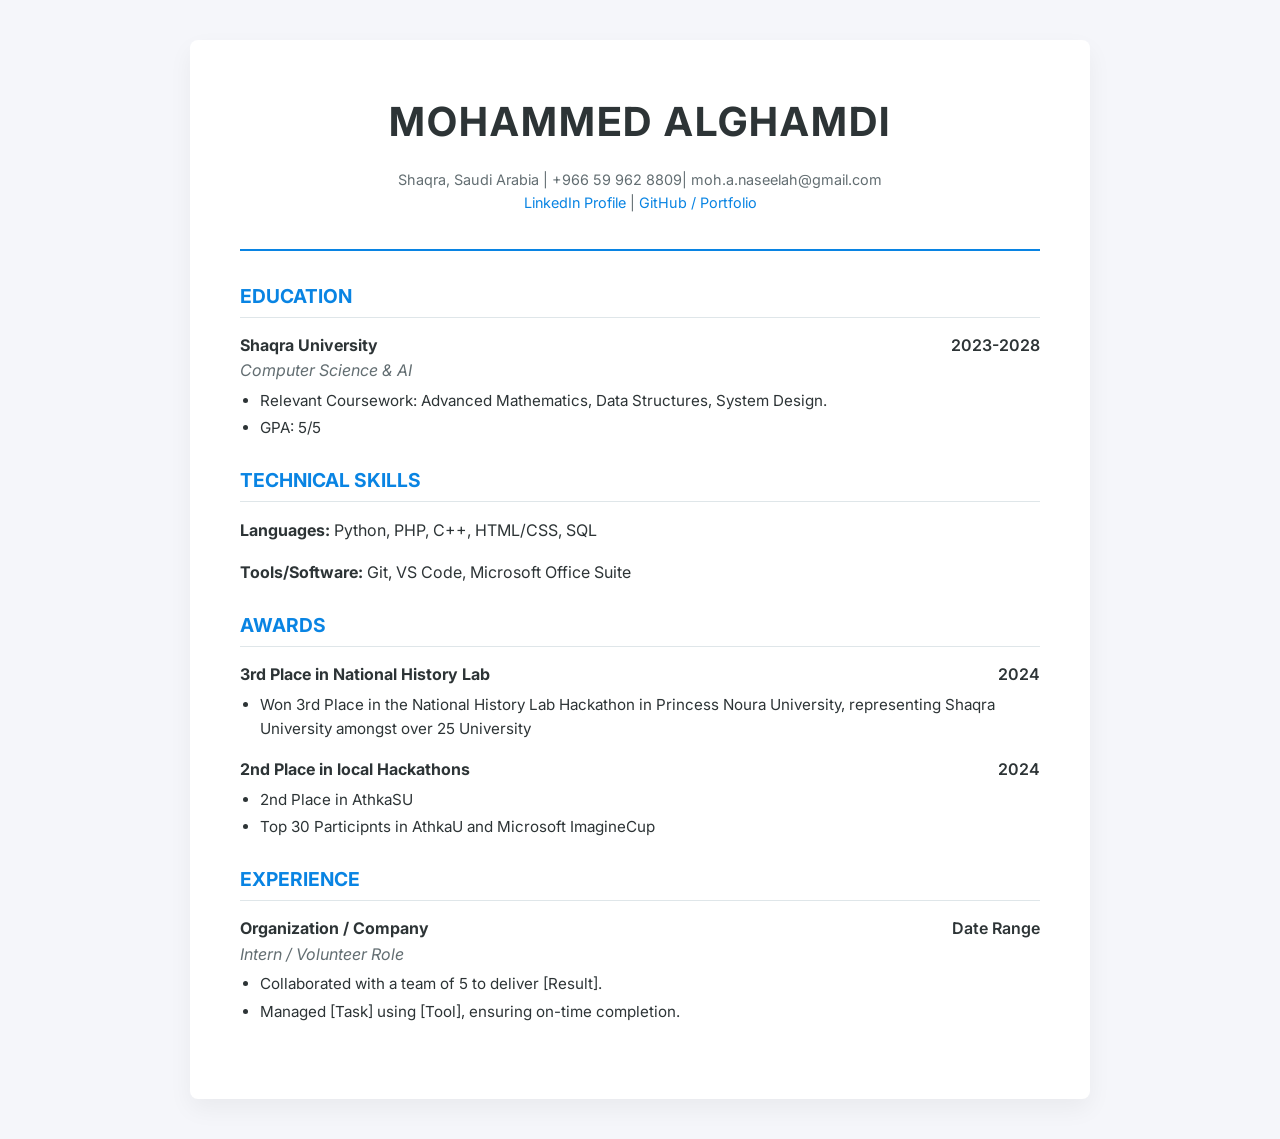
==== index.html @ 04809cde "Update index.html" ====
<!DOCTYPE html>
<html lang="en">
<head>
    <meta charset="UTF-8">
    <meta name="viewport" content="width=device-width, initial-scale=1.0">
    <title>Mohammed's CV</title>
    <link rel="stylesheet" href="style.css">
    <link href="https://fonts.googleapis.com/css2?family=Inter:wght@300;400;600&display=swap" rel="stylesheet">
</head>
<body>
    <div class="cv-container">
        <!-- Header Section -->
        <header>
            <h1>Mohammed Alghamdi</h1>
            <p class="contact-info">
                Shaqra, Saudi Arabia | +966 59 962 8809| moh.a.naseelah@gmail.com <br>
                <a href="https://www.linkedin.com/in/mohammed-alghamdi-34a16b299/">LinkedIn Profile</a> | <a href="https://github.com/mohght">GitHub / Portfolio</a>
            </p>
        </header>

        <!-- Education (Prioritized for New Grads) -->
        <section>
            <h2>Education</h2>
            <div class="entry">
                <div class="entry-header">
                    <strong>Shaqra University</strong>
                    <span>2023-2028</span>
                </div>
                <div class="entry-sub">Computer Science & AI</div>
                <ul>
                    <li>Relevant Coursework: Advanced Mathematics, Data Structures, System Design.</li>
                    <li>GPA: 5/5</li>
                </ul>
            </div>
        </section>

        <!-- Technical Skills -->
        <section>
            <h2>Technical Skills</h2>
            <p><strong>Languages:</strong> Python, PHP, C++, HTML/CSS, SQL</p>
            <p><strong>Tools/Software:</strong> Git, VS Code, Microsoft Office Suite</p>
        </section>

        <!-- Key Projects -->
        <section>
            <h2>Awards</h2>
            <div class="entry">
                <div class="entry-header">
                    <strong>3rd Place in National History Lab</strong>
                    <span>2024</span>
                </div>
                <ul>
                    <li>Won 3rd Place in the National History Lab Hackathon in Princess Noura University, 
                        representing Shaqra University amongst over 25 University</li>
                </ul>
            </div>
            <div class="entry">
                <div class="entry-header">
                    <strong>2nd Place in local Hackathons</strong>
                    <span>2024</span>
                </div>
                <ul>
                    <li>2nd Place in AthkaSU</li>
                    <li>Top 30 Participnts in AthkaU and Microsoft ImagineCup</li>
                </ul>
            </div>
        </section>

        <!-- Experience (Internships/Volunteering) -->
        <section>
            <h2>Experience</h2>
            <div class="entry">
                <div class="entry-header">
                    <strong>Organization / Company</strong>
                    <span>Date Range</span>
                </div>
                <div class="entry-sub">Intern / Volunteer Role</div>
                <ul>
                    <li>Collaborated with a team of 5 to deliver [Result].</li>
                    <li>Managed [Task] using [Tool], ensuring on-time completion.</li>
                </ul>
            </div>
        </section>
    </div>
</body>
</html>
---- style.css ----
:root {
    --primary-color: #2d3436;
    --accent-color: #0984e3;
    --text-muted: #636e72;
    --border-color: #dfe6e9;
}

body {
    font-family: 'Inter', sans-serif;
    background-color: #f5f6fa;
    color: var(--primary-color);
    line-height: 1.6;
    margin: 0;
    padding: 40px 20px;
}

.cv-container {
    max-width: 800px;
    margin: 0 auto;
    background: #fff;
    padding: 50px;
    box-shadow: 0 10px 25px rgba(0,0,0,0.05);
    border-radius: 8px;
}

header {
    text-align: center;
    border-bottom: 2px solid var(--accent-color);
    padding-bottom: 20px;
    margin-bottom: 30px;
}

header h1 {
    margin: 0;
    font-size: 2.5rem;
    letter-spacing: 2px;
    text-transform: uppercase;
}

.contact-info {
    color: var(--text-muted);
    font-size: 0.9rem;
}

.contact-info a {
    color: var(--accent-color);
    text-decoration: none;
}

section {
    margin-bottom: 25px;
}

h2 {
    font-size: 1.2rem;
    color: var(--accent-color);
    text-transform: uppercase;
    border-bottom: 1px solid var(--border-color);
    padding-bottom: 5px;
    margin-bottom: 15px;
}

.entry {
    margin-bottom: 15px;
}

.entry-header {
    display: flex;
    justify-content: space-between;
    font-weight: 600;
}

.entry-sub {
    font-style: italic;
    color: var(--text-muted);
    margin-bottom: 5px;
}

ul {
    margin-top: 5px;
    padding-left: 20px;
}

ul li {
    font-size: 0.95rem;
    margin-bottom: 3px;
}

@media print {
    body { background: none; padding: 0; }
    .cv-container { box-shadow: none; border: none; width: 100%; max-width: 100%; }
}
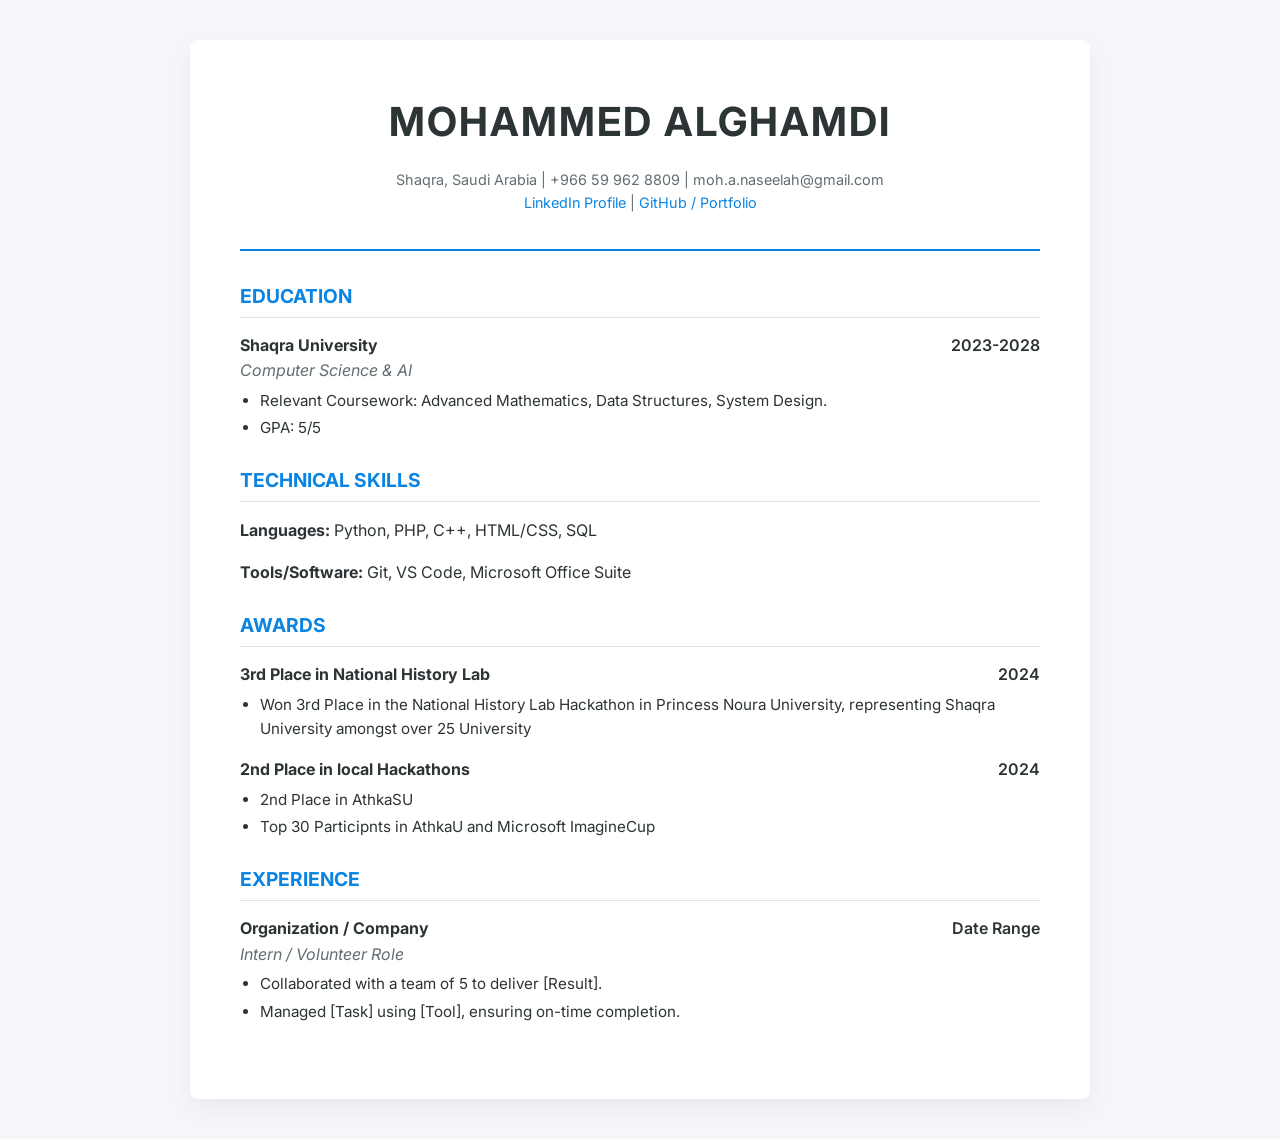
==== commit 61aa1128: "Update index.html" ====
--- a/index.html
+++ b/index.html
@@ -13,7 +13,7 @@
         <header>
             <h1>Mohammed Alghamdi</h1>
             <p class="contact-info">
-                Shaqra, Saudi Arabia | +966 59 962 8809| moh.a.naseelah@gmail.com <br>
+                Shaqra, Saudi Arabia | +966 59 962 8809 | moh.a.naseelah@gmail.com <br>
                 <a href="https://www.linkedin.com/in/mohammed-alghamdi-34a16b299/">LinkedIn Profile</a> | <a href="https://github.com/mohght">GitHub / Portfolio</a>
             </p>
         </header>
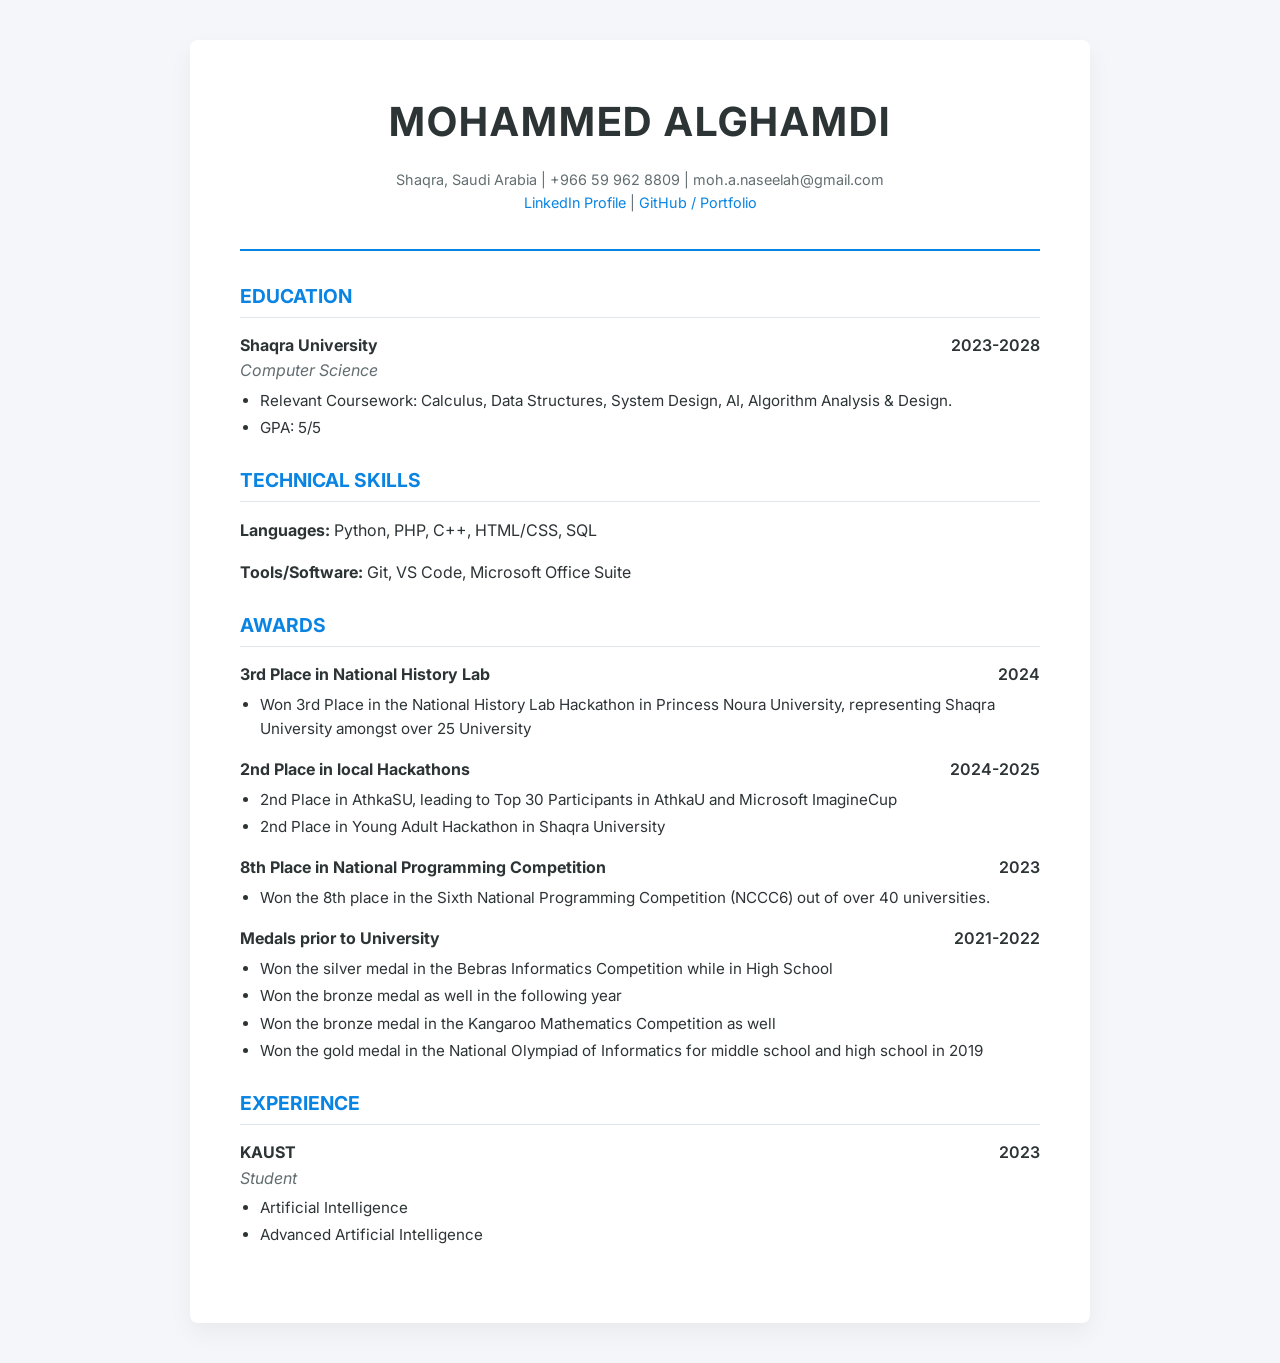
==== commit ad2fddb7: "Update index.html" ====
--- a/index.html
+++ b/index.html
@@ -26,9 +26,9 @@
                     <strong>Shaqra University</strong>
                     <span>2023-2028</span>
                 </div>
-                <div class="entry-sub">Computer Science & AI</div>
+                <div class="entry-sub">Computer Science</div>
                 <ul>
-                    <li>Relevant Coursework: Advanced Mathematics, Data Structures, System Design.</li>
+                    <li>Relevant Coursework: Calculus, Data Structures, System Design, AI, Algorithm Analysis & Design.</li>
                     <li>GPA: 5/5</li>
                 </ul>
             </div>
@@ -57,11 +57,32 @@
             <div class="entry">
                 <div class="entry-header">
                     <strong>2nd Place in local Hackathons</strong>
-                    <span>2024</span>
+                    <span>2024-2025</span>
                 </div>
                 <ul>
-                    <li>2nd Place in AthkaSU</li>
-                    <li>Top 30 Participnts in AthkaU and Microsoft ImagineCup</li>
+                    <li>2nd Place in AthkaSU, leading to Top 30 Participants in AthkaU and Microsoft ImagineCup</li>
+                    <li>2nd Place in Young Adult Hackathon in Shaqra University</li>
+                </ul>
+            </div>
+            <div class="entry">
+                <div class="entry-header">
+                    <strong>8th Place in National Programming Competition</strong>
+                    <span>2023</span>
+                </div>
+                <ul>
+                    <li>Won the 8th place in the Sixth National Programming Competition (NCCC6) out of over 40 universities.</li>
+                </ul>
+            </div>
+            <div class="entry">
+                <div class="entry-header">
+                    <strong>Medals prior to University</strong>
+                    <span>2021-2022</span>
+                </div>
+                <ul>
+                    <li>Won the silver medal in the Bebras Informatics Competition while in High School</li>
+                    <li>Won the bronze medal as well in the following year</li>
+                    <li>Won the bronze medal in the Kangaroo Mathematics Competition as well</li>
+                    <li>Won the gold medal in the National Olympiad of Informatics for middle school and high school in 2019</li>
                 </ul>
             </div>
         </section>
@@ -71,13 +92,13 @@
             <h2>Experience</h2>
             <div class="entry">
                 <div class="entry-header">
-                    <strong>Organization / Company</strong>
-                    <span>Date Range</span>
+                    <strong>KAUST</strong>
+                    <span>2023</span>
                 </div>
-                <div class="entry-sub">Intern / Volunteer Role</div>
+                <div class="entry-sub">Student</div>
                 <ul>
-                    <li>Collaborated with a team of 5 to deliver [Result].</li>
-                    <li>Managed [Task] using [Tool], ensuring on-time completion.</li>
+                    <li>Artificial Intelligence</li>
+                    <li>Advanced Artificial Intelligence</li>
                 </ul>
             </div>
         </section>
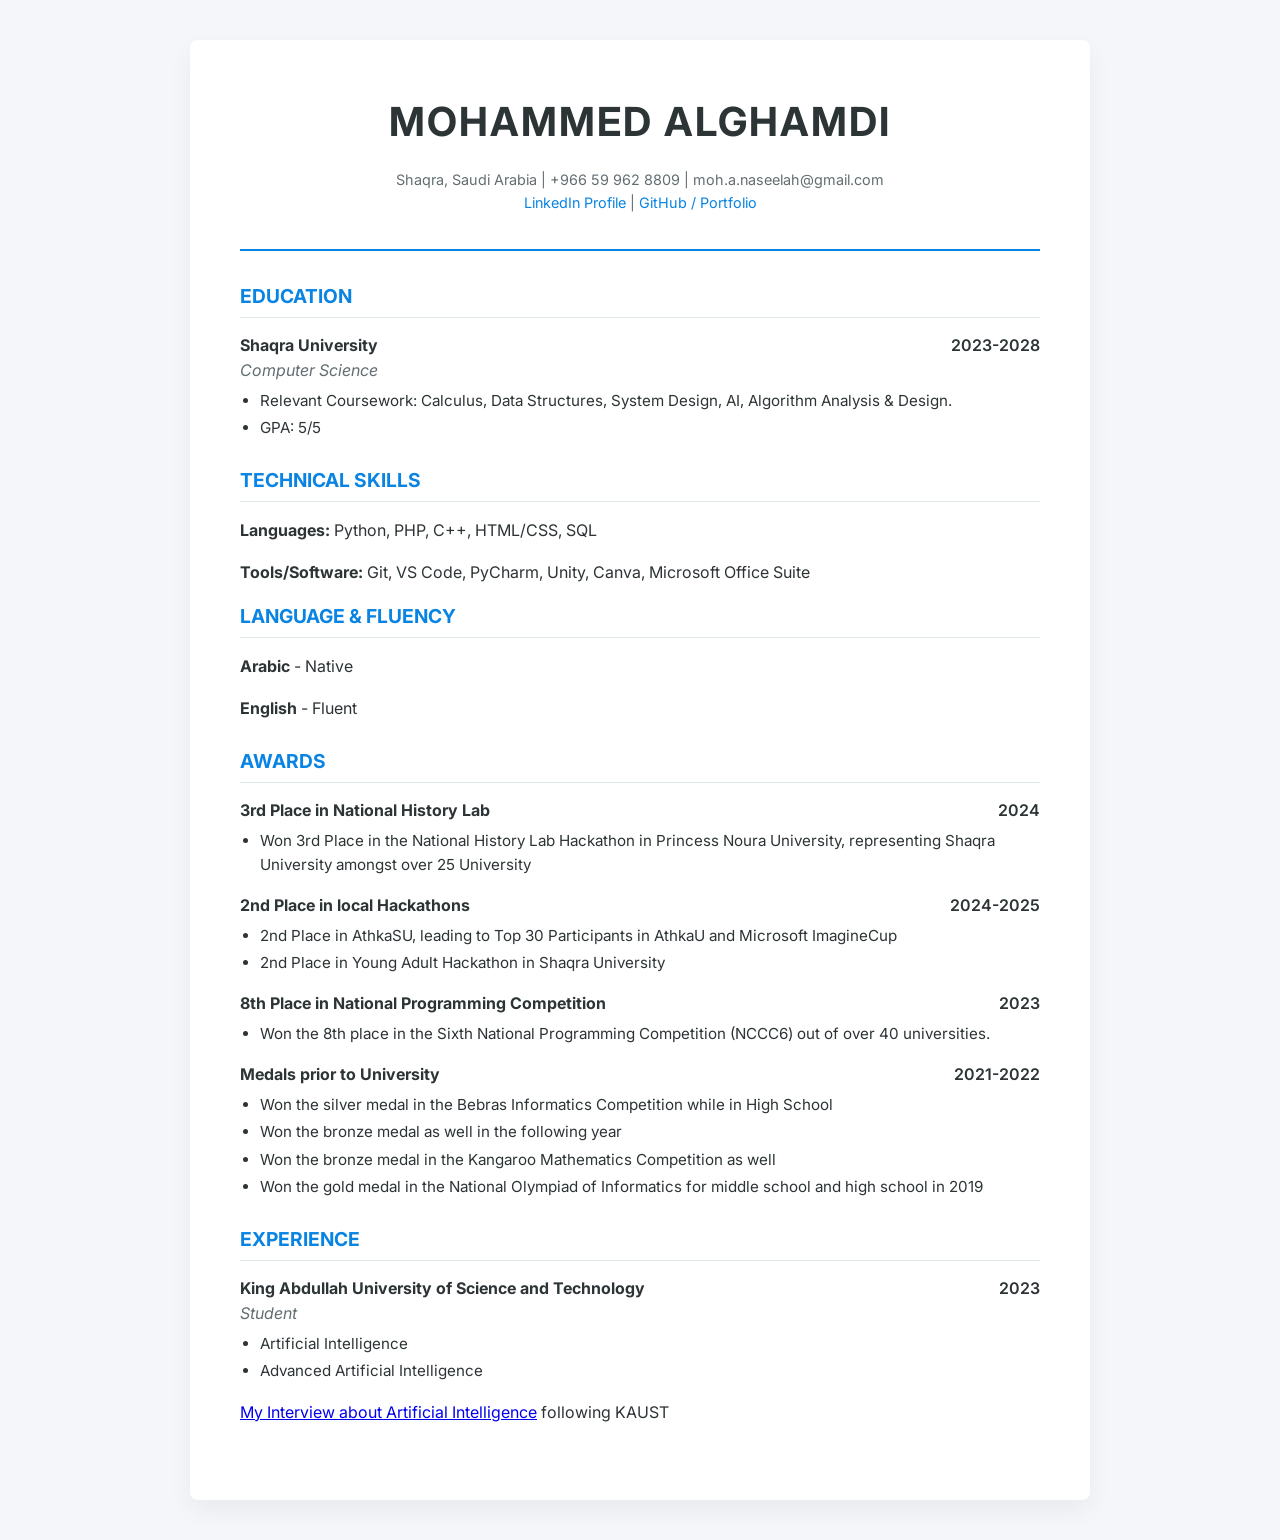
==== commit bfd785ab: "Update index.html" ====
--- a/index.html
+++ b/index.html
@@ -9,7 +9,6 @@
 </head>
 <body>
     <div class="cv-container">
-        <!-- Header Section -->
         <header>
             <h1>Mohammed Alghamdi</h1>
             <p class="contact-info">
@@ -18,7 +17,6 @@
             </p>
         </header>
 
-        <!-- Education (Prioritized for New Grads) -->
         <section>
             <h2>Education</h2>
             <div class="entry">
@@ -34,14 +32,16 @@
             </div>
         </section>
 
-        <!-- Technical Skills -->
         <section>
             <h2>Technical Skills</h2>
             <p><strong>Languages:</strong> Python, PHP, C++, HTML/CSS, SQL</p>
-            <p><strong>Tools/Software:</strong> Git, VS Code, Microsoft Office Suite</p>
+            <p><strong>Tools/Software:</strong> Git, VS Code, PyCharm, Unity, Canva, Microsoft Office Suite</p>
+
+            <h2>Language & Fluency</h2>
+            <p><strong>Arabic</strong> - Native</p>
+            <p><strong>English</strong> - Fluent</p>
         </section>
 
-        <!-- Key Projects -->
         <section>
             <h2>Awards</h2>
             <div class="entry">
@@ -87,12 +87,11 @@
             </div>
         </section>
 
-        <!-- Experience (Internships/Volunteering) -->
         <section>
             <h2>Experience</h2>
             <div class="entry">
                 <div class="entry-header">
-                    <strong>KAUST</strong>
+                    <strong>King Abdullah University of Science and Technology</strong>
                     <span>2023</span>
                 </div>
                 <div class="entry-sub">Student</div>
@@ -100,6 +99,7 @@
                     <li>Artificial Intelligence</li>
                     <li>Advanced Artificial Intelligence</li>
                 </ul>
+                <p><a href="https://www.youtube.com/watch?v=tLTjCkewpfc">My Interview about Artificial Intelligence</a> following KAUST</p>
             </div>
         </section>
     </div>
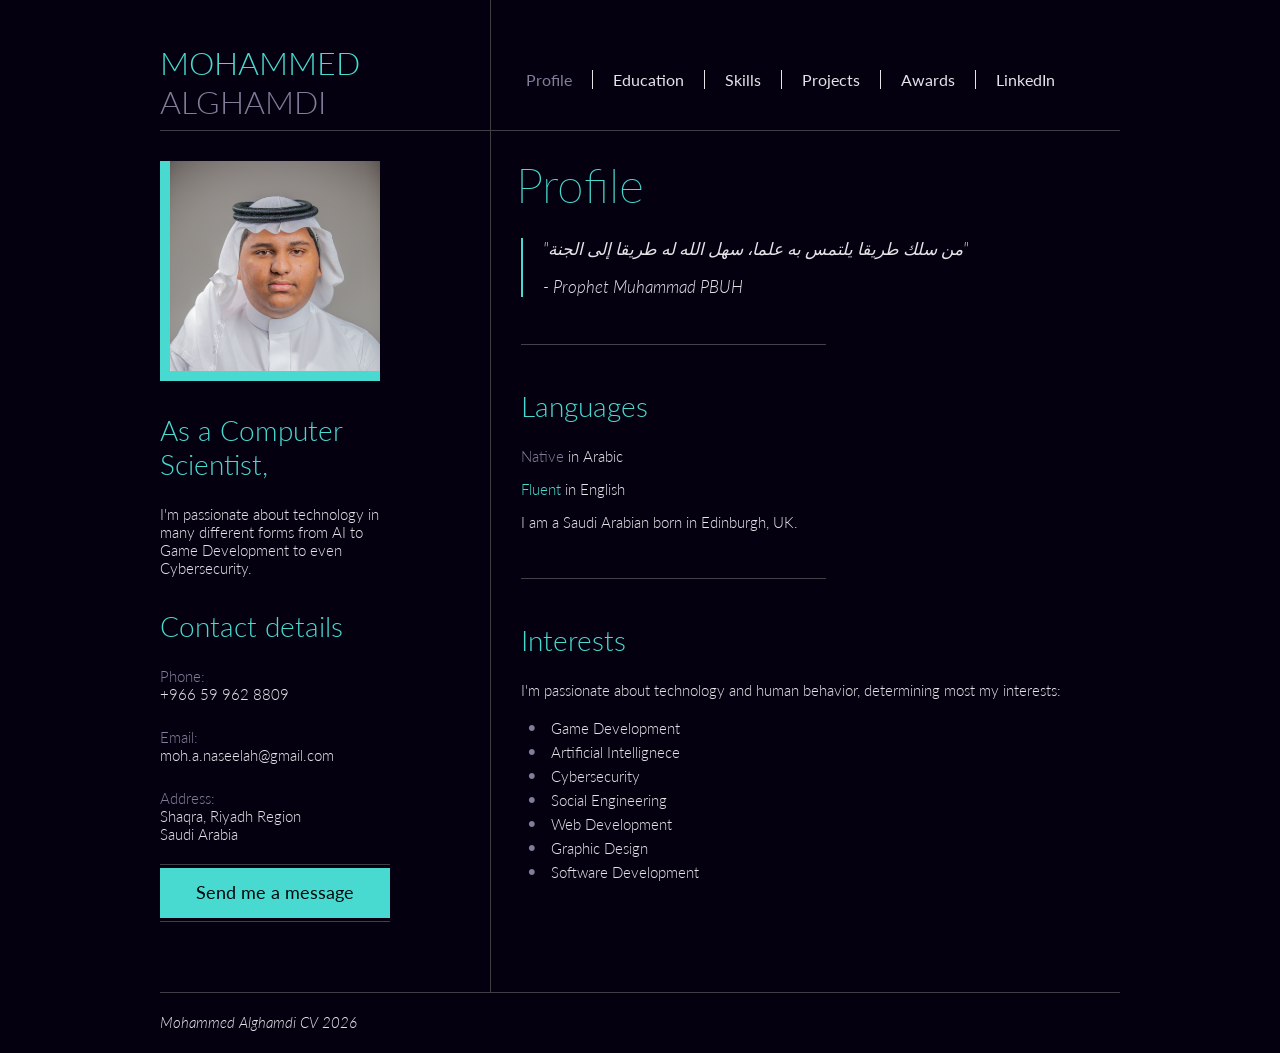
==== commit d785777d: "Complete Overhaul Design Changed completely, set the second design as the index file." ====
--- a/index.html
+++ b/index.html
@@ -1,107 +1,103 @@
-<!DOCTYPE html>
-<html lang="en">
-<head>
-    <meta charset="UTF-8">
-    <meta name="viewport" content="width=device-width, initial-scale=1.0">
-    <title>Mohammed's CV</title>
-    <link rel="stylesheet" href="style.css">
-    <link href="https://fonts.googleapis.com/css2?family=Inter:wght@300;400;600&display=swap" rel="stylesheet">
-</head>
+<html>
+    <head>
+        <link href='https://fonts.googleapis.com/css?family=Lato:300,300italic,400,400italic' rel='stylesheet' type='text/css'>
+        <link href="style2.css" rel="stylesheet" type="text/css">
+    </head>
 <body>
-    <div class="cv-container">
-        <header>
-            <h1>Mohammed Alghamdi</h1>
-            <p class="contact-info">
-                Shaqra, Saudi Arabia | +966 59 962 8809 | moh.a.naseelah@gmail.com <br>
-                <a href="https://www.linkedin.com/in/mohammed-alghamdi-34a16b299/">LinkedIn Profile</a> | <a href="https://github.com/mohght">GitHub / Portfolio</a>
-            </p>
-        </header>
-
-        <section>
-            <h2>Education</h2>
-            <div class="entry">
-                <div class="entry-header">
-                    <strong>Shaqra University</strong>
-                    <span>2023-2028</span>
-                </div>
-                <div class="entry-sub">Computer Science</div>
-                <ul>
-                    <li>Relevant Coursework: Calculus, Data Structures, System Design, AI, Algorithm Analysis & Design.</li>
-                    <li>GPA: 5/5</li>
-                </ul>
-            </div>
-        </section>
-
-        <section>
-            <h2>Technical Skills</h2>
-            <p><strong>Languages:</strong> Python, PHP, C++, HTML/CSS, SQL</p>
-            <p><strong>Tools/Software:</strong> Git, VS Code, PyCharm, Unity, Canva, Microsoft Office Suite</p>
-
-            <h2>Language & Fluency</h2>
-            <p><strong>Arabic</strong> - Native</p>
-            <p><strong>English</strong> - Fluent</p>
-        </section>
-
-        <section>
-            <h2>Awards</h2>
-            <div class="entry">
-                <div class="entry-header">
-                    <strong>3rd Place in National History Lab</strong>
-                    <span>2024</span>
-                </div>
-                <ul>
-                    <li>Won 3rd Place in the National History Lab Hackathon in Princess Noura University, 
-                        representing Shaqra University amongst over 25 University</li>
-                </ul>
-            </div>
-            <div class="entry">
-                <div class="entry-header">
-                    <strong>2nd Place in local Hackathons</strong>
-                    <span>2024-2025</span>
-                </div>
-                <ul>
-                    <li>2nd Place in AthkaSU, leading to Top 30 Participants in AthkaU and Microsoft ImagineCup</li>
-                    <li>2nd Place in Young Adult Hackathon in Shaqra University</li>
-                </ul>
-            </div>
-            <div class="entry">
-                <div class="entry-header">
-                    <strong>8th Place in National Programming Competition</strong>
-                    <span>2023</span>
-                </div>
-                <ul>
-                    <li>Won the 8th place in the Sixth National Programming Competition (NCCC6) out of over 40 universities.</li>
-                </ul>
-            </div>
-            <div class="entry">
-                <div class="entry-header">
-                    <strong>Medals prior to University</strong>
-                    <span>2021-2022</span>
-                </div>
-                <ul>
-                    <li>Won the silver medal in the Bebras Informatics Competition while in High School</li>
-                    <li>Won the bronze medal as well in the following year</li>
-                    <li>Won the bronze medal in the Kangaroo Mathematics Competition as well</li>
-                    <li>Won the gold medal in the National Olympiad of Informatics for middle school and high school in 2019</li>
-                </ul>
-            </div>
-        </section>
-
-        <section>
-            <h2>Experience</h2>
-            <div class="entry">
-                <div class="entry-header">
-                    <strong>King Abdullah University of Science and Technology</strong>
-                    <span>2023</span>
-                </div>
-                <div class="entry-sub">Student</div>
-                <ul>
-                    <li>Artificial Intelligence</li>
-                    <li>Advanced Artificial Intelligence</li>
-                </ul>
-                <p><a href="https://www.youtube.com/watch?v=tLTjCkewpfc">My Interview about Artificial Intelligence</a> following KAUST</p>
-            </div>
-        </section>
-    </div>
+<!-- MAIN CONTAINER -->
+		<div id="main_container">
+      <!-- HEADER -->
+      <div id="header">
+        <!-- LOGOTYPE/NAME -->
+        <div class="header_logotype_container">
+          <h1 class="logotype_name">Mohammed <span class="purple">Alghamdi</span></h1>
+          <!-- h2 class="logotype_occupation">Programming & AI</h2-->
+        </div>
+        <!-- MAIN MENU -->
+        <div class="header_menu_container">
+          <!-- ul class="download_print_buttons horizontal_list">
+            <li><a href="#"><span class="icon entypo-download"></span>Download CV</a></li>
+            <li><a href="#"><span class="icon entypo-print"></span>Print CV</a></li>
+          </ul -->
+          <div class="clear"></div>
+          <ul class="header_menu horizontal_list">
+            <li><a class='purple no-border' style="border-left: none;" href="#">Profile</a></li>
+            <li><a href="#">Education</a></li>
+            <li><a href="#">Skills</a></li>
+            <li><a href="#">Projects</a></li>
+            <li><a href="#">Awards</a></li>
+            <li><a href="https://www.linkedin.com/in/mohammed-alghamdi-34a16b299/">LinkedIn</a></li>
+          </ul>
+        </div>
+      </div>
+      <!-- LEFT COL -->
+      <div id="left_col">
+        <div class="profile_frame">
+          <div class="profile_picture"><!-- My Picture is here --></div>
+        </div>
+        <div class="hello_content">
+          <h2>As a Computer Scientist,</h2>
+          <p>I'm passionate about technology in many different forms from  AI to Game Development to even Cybersecurity.<p>
+        </div>
+        <div class="contact_details_content">
+          <h2>Contact details</h2>
+          <p class="purple">Phone:</p>
+          <p>+966 59 962 8809</p>
+          <p class="purple">Email:</p>
+          <p>moh.a.naseelah@gmail.com</p>
+          <p class="purple">Address:</p>
+          <p>Shaqra, Riyadh Region</p>
+          <p>Saudi Arabia</p>
+        </div>
+        <a href="mailto:moh.a.naseelah@gmail.com" class="send_message_button">
+          <span class="cut1"></span>
+          <span class="cut2"></span>
+          <span class="content">Send me a message <span class="fontawesome-double-angle-right"></span></span>
+        </a>
+      </div>
+      <!-- PROFILE CONTENT -->
+      <div id="content_container">				
+        <div class="block">
+          <h1>Profile</h1>
+          <blockquote class="profile_quote">
+            <p>"من سلك طريقا يلتمس به علما، سهل الله له طريقا إلى الجنة"</p>
+            <p>- Prophet Muhammad PBUH</p>
+            <span class="entypo-quote"></span>
+          </blockquote>
+        </div>
+        
+        <div class="horizontal_line">
+          <div class="line_left"></div>
+        </div>
+        <div class="block">
+            <h2>Languages</h2>
+            <p><span class="purple">Native</span> in Arabic<p>
+            <p><span class="cyan">Fluent</span> in English<p>	
+            <p></p>
+            <p>I am a Saudi Arabian born in Edinburgh, UK.</p>			
+        </div>
+        <div class="horizontal_line">
+          <div class="line_left"></div>
+        </div>
+        <div class="last block">
+          <h2>Interests</h2>
+          <p>I'm passionate about technology and human behavior, determining most my interests:</p>
+          <ul>
+            <li>Game Development</li>
+            <li>Artificial Intellignece</li>
+            <li>Cybersecurity</li>
+            <li>Social Engineering</li>
+            <li>Web Development</li>
+            <li>Graphic Design</li>
+            <li>Software Development</li>
+          </ul>
+        </div>
+      </div>
+      <div class="clear"></div>
+      <!-- FOOTER -->
+      <div id="footer">
+        <p class="footer_name">Mohammed Alghamdi CV 2026</p>
+      </div>
+		</div>
 </body>
 </html>
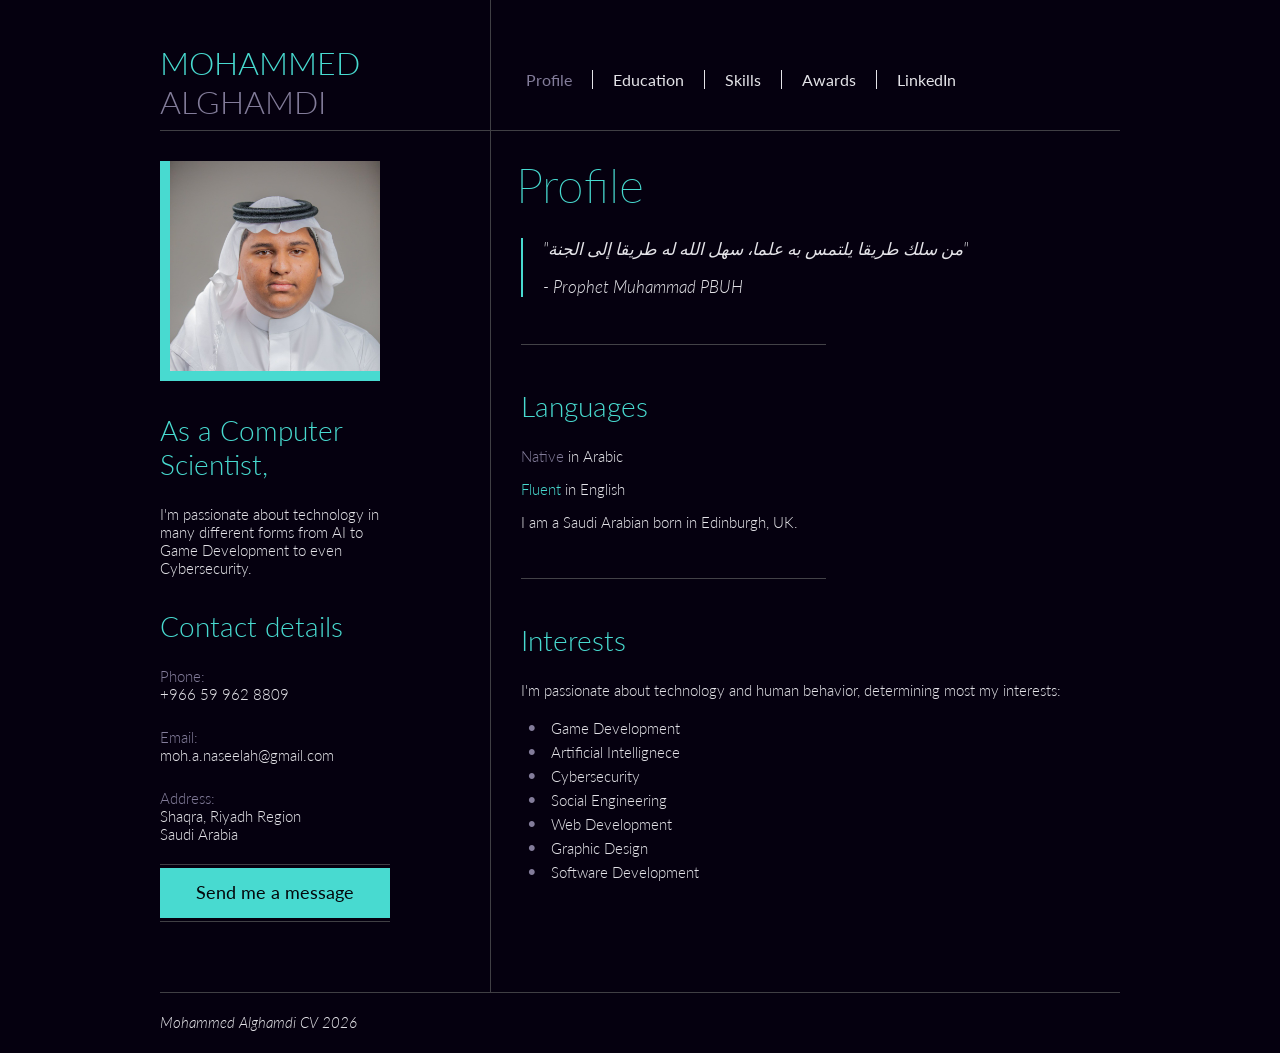
==== commit cac2abfe: "massively decreased loading time removed @fontface from css" ====
--- a/index.html
+++ b/index.html
@@ -1,6 +1,6 @@
 <html>
     <head>
-        <link href='https://fonts.googleapis.com/css?family=Lato:300,300italic,400,400italic' rel='stylesheet' type='text/css'>
+      <link href='https://fonts.googleapis.com/css?family=Lato:300,300italic,400,400italic' rel='stylesheet' type='text/css'>
         <link href="style2.css" rel="stylesheet" type="text/css">
     </head>
 <body>
@@ -21,11 +21,10 @@
           </ul -->
           <div class="clear"></div>
           <ul class="header_menu horizontal_list">
-            <li><a class='purple no-border' style="border-left: none;" href="#">Profile</a></li>
-            <li><a href="#">Education</a></li>
-            <li><a href="#">Skills</a></li>
-            <li><a href="#">Projects</a></li>
-            <li><a href="#">Awards</a></li>
+            <li><a class='purple no-border' style="border-left: none;" href="index.html">Profile</a></li>
+            <li><a href="education.html">Education</a></li>
+            <li><a href="skill.html">Skills</a></li>
+            <li><a href="awards.html">Awards</a></li>
             <li><a href="https://www.linkedin.com/in/mohammed-alghamdi-34a16b299/">LinkedIn</a></li>
           </ul>
         </div>
--- a/style2.css
+++ b/style2.css
@@ -0,0 +1,436 @@
+
+
+/* Utils */
+
+.clear {
+  clear: both;
+}
+.purple {
+  color: #837c9a;
+}
+
+.cyan {
+    color: #48dad0;
+}
+
+.block {
+  margin: 25px 30px;
+}
+.block h1 {
+  margin-left: -5px;
+  font-weight: 200;
+}
+
+.last.block {
+  margin-bottom: 110px;
+}
+
+.horizontal_list {
+  margin: 0;
+  padding: 0;
+  list-style-type: none;
+}
+.horizontal_list li {
+  float: left;
+}
+.horizontal_list li:before {
+  content: none;
+}
+.horizontal_list li {
+  padding-left: 0;
+  text-indent: 0;
+}
+
+.horizontal_line {
+  margin: 34px 0 0 30px;
+  height: 26px;
+  position: relative;
+}
+.line_left,
+.line_right {
+  border-top: 1px solid #434247;
+  width: 305px;
+  margin-top: 13px;
+}
+.line_left {
+  float: left;
+}
+.line_right {
+  float: right;
+}
+.left_circle,
+.central_circle,
+.right_circle {
+  background: rgb(69, 68, 73);
+  background: rgba(255, 255, 255, 0.15);
+  position: absolute;
+  border-radius: 50px;
+}
+.left_circle,
+.right_circle {
+  width: 13px;
+  height: 13px;
+  top: 7px;
+}
+.left_circle {
+  left: 314px;
+}
+.central_circle {
+  width: 26px;
+  height: 26px;
+  top: 0px;
+  left: 322px;
+}
+.right_circle {
+  left: 343px;
+}
+
+/* Main tags */
+
+body {
+  background: #05000F;
+  margin: 0;
+}
+
+h1,
+h2,
+h3,
+h4 {
+  font-family: "Lato", Helvetica, sans-serif;
+  font-weight: 300;
+  color: #48dad0;
+}
+h1 {
+  font-size: 48px;
+  font-weight: 300;
+  margin: 20px 0;
+}
+h2 {
+  font-size: 28px;
+  margin: 32px 0 24px;
+}
+h3 {
+  font-size: 24px;
+}
+h4 {
+  font-size: 18px;
+  font-weight: 400;
+}
+
+blockquote {
+  font-style: italic;
+  margin: 25px 0;
+  padding-left: 20px;
+  border-left: 2px solid #48dad0;
+}
+
+blockquote,
+p,
+a,
+li {
+  font-family: "Lato", Helvetica, sans-serif;
+  font-weight: 300;
+  font-size: 15px;
+  color: #e4e3e8;
+}
+
+a:focus {
+  outline: none;
+}
+
+ul {
+  list-style: none;
+  padding: 0;
+  margin: 0;
+}
+li {
+  padding-left: 1em;
+  text-indent: -0.7em;
+}
+li:before {
+  content: "• ";
+  color: #837c9a;
+  font-size: 20px;
+  padding-right: 8px;
+}
+
+/* Containers size */
+
+#main_container {
+  width: 960px;
+  margin: 0 auto;
+}
+#header {
+  height: 130px;
+  border-bottom: 1px solid #403f44;
+}
+
+.profileimage {
+  
+}
+
+.header_logotype_container {
+  width: 330px;
+  height: 130px;
+  border-right: 1px solid #403f44;
+  float: left;
+}
+.header_menu_container {
+  height: 130px;
+  width: 609px;
+  float: left;
+}
+.header_menu_container a {
+  font-family: "Lato", Helvetica, sans-serif;
+}
+#left_col {
+  width: 330px;
+  float: left;
+}
+#content_container {
+  width: 609px;
+  border-left: 1px solid #403f44;
+  float: left;
+}
+#footer {
+  width: 960px;
+  height: 60px;
+  border-top: 1px solid #403f44;
+  display: inline-block;
+}
+
+/* HEADER */
+
+.logotype_name {
+  text-transform: uppercase;
+  font-size: 32px;
+  margin: 43px 0 0;
+}
+.logotype_occupation {
+  text-transform: uppercase;
+  margin-top: 5px;
+  color: #5ce2af;
+  font-size: 14px;
+  letter-spacing: 2px;
+  padding-left: 7px;
+}
+
+.download_print_buttons {
+  width: 225px;
+  height: 45px;
+  float: right;
+}
+.download_print_buttons a {
+  text-decoration: none;
+  font-size: 12px;
+  font-family: "Lato", Helvetica, sans-serif;
+  font-style: italic;
+  line-height: 45px;
+  padding: 16px 17px;
+  background: #353638;
+}
+.download_print_buttons a:hover {
+  background: #020609;
+}
+.download_print_buttons .icon {
+  color: #02070a;
+  padding-right: 6px;
+  font-style: normal;
+  font-size: 18px;
+}
+.icon-angle-double-right {
+  position: relative;
+  top: 2px;
+}
+.download_print_buttons a:hover .icon {
+  color: #e4e3e8;
+}
+
+.header_menu {
+  width: 699px;
+  margin-top: 70px;
+  margin-left: 15px;
+}
+.header_menu a {
+  text-decoration: none;
+  padding: 0 20px;
+  border-left: 1px solid #e4e3e8;
+  font-size: 16px;
+  font-weight: 400;
+}
+.header_menu a.no_border {
+  border-left: none;
+}
+.header_menu a:hover {
+  color: #837c9a;
+}
+
+/* LEFT NAV */
+
+#left_nav h2 {
+  margin: 0;
+  font-size: 24px;
+}
+
+.profile_frame {
+  width: 220px;
+  height: 220px;
+  background: #48dad0;
+  /*border: 1px solid #403f44;*/
+  margin-top: 30px;
+}
+.profile_picture {
+  width: 210px;
+  height: 210px;
+  margin: 10px;
+  background: url(profileimg.jpg)
+    100% /210px no-repeat;
+}
+
+.hello_content,
+.contact_details_content {
+  margin-top: 25px;
+}
+
+.hello_content {
+  width: 230px;
+}
+.contact_details_content h2 + p.purple {
+  margin-top: 10px;
+}
+.contact_details_content p {
+  margin: 0;
+}
+.contact_details_content p.purple {
+  margin-top: 25px;
+}
+
+.send_message_button,
+.special_button {
+  margin-top: 25px;
+  display: block;
+  background: #48dad0;
+  width: 230px;
+  height: 50px;
+  position: relative;
+  z-index: 1;
+}
+.cut1:after {
+  content: "";
+  position: absolute;
+  bottom: -19px;
+  left: -20px;
+  width: 30px;
+  height: 30px;
+  z-index: 9;
+  background: url(https://www.toptal.com/designers/subtlepatterns/patterns/dark_wall.png)
+    repeat;
+  transform: rotate(45deg);
+}
+.cut2:before {
+  content: "";
+  position: absolute;
+  top: -19px;
+  right: -20px;
+  width: 30px;
+  height: 30px;
+  z-index: 9;
+  background: url(https://www.toptal.com/designers/subtlepatterns/patterns/dark_wall.png)
+    repeat;
+  transform: rotate(45deg);
+}
+.content {
+  text-align: center;
+  color: #04080b;
+  width: 100%;
+  height: 40px;
+  position: absolute;
+  z-index: 2;
+  font: 18px "Lato", Arial, sans-serif;
+  margin: 0;
+  padding: 16px 0 0;
+  top: -4px;
+  bottom: 10px;
+  border-top: 1px solid #403f44;
+  border-bottom: 1px solid #403f44;
+}
+.send_message_button:hover,
+.special_button:hover {
+  background: #48dad0;
+}
+
+.get_social_content {
+  margin-top: 15px;
+}
+.get_social_content h2 {
+  margin-bottom: 8px;
+}
+.social_icons {
+  margin-left: -8px;
+}
+.social_icons a {
+  font-size: 35px;
+  text-decoration: none;
+  color: #000507;
+  padding: 0;
+  padding: 0 5px;
+}
+.social_icons a span.invisible {
+  display: none;
+}
+.social_icons .facebook:hover {
+  background: #3b5998;
+  color: #dfe3ee;
+  border-top-right-radius: 50px;
+  border-bottom-left-radius: 50px;
+}
+.social_icons .twitter:hover {
+  background: #00b0ed;
+  color: #fff;
+  border-top-left-radius: 50px;
+  border-bottom-right-radius: 50px;
+}
+.social_icons .linkedin:hover {
+  background: #007bb6;
+  color: #fff;
+  border-top-right-radius: 50px;
+  border-bottom-left-radius: 50px;
+}
+
+.footer_name {
+  font-style: italic;
+  margin-top: 20px;
+}
+
+/* Profile Content */
+
+.profile_quote {
+  position: relative;
+  /* margin-left: 5px; */
+}
+.profile_quote p {
+  font-size: 17px;
+  width: 455px;
+}
+.profile_quote .entypo-quote {
+  color: #3d3a41;
+  font-size: 80px;
+  font-style: normal;
+  position: absolute;
+  top: -20px;
+  right: 70px;
+  cursor: default;
+}
+
+.philosophy_content {
+  margin-top: 20px;
+}
+.philosophy_content p {
+  margin: 0;
+  width: 370px;
+  float: left;
+}
+.philosophy_content ul {
+  float: left;
+  padding-left: 40px;
+}
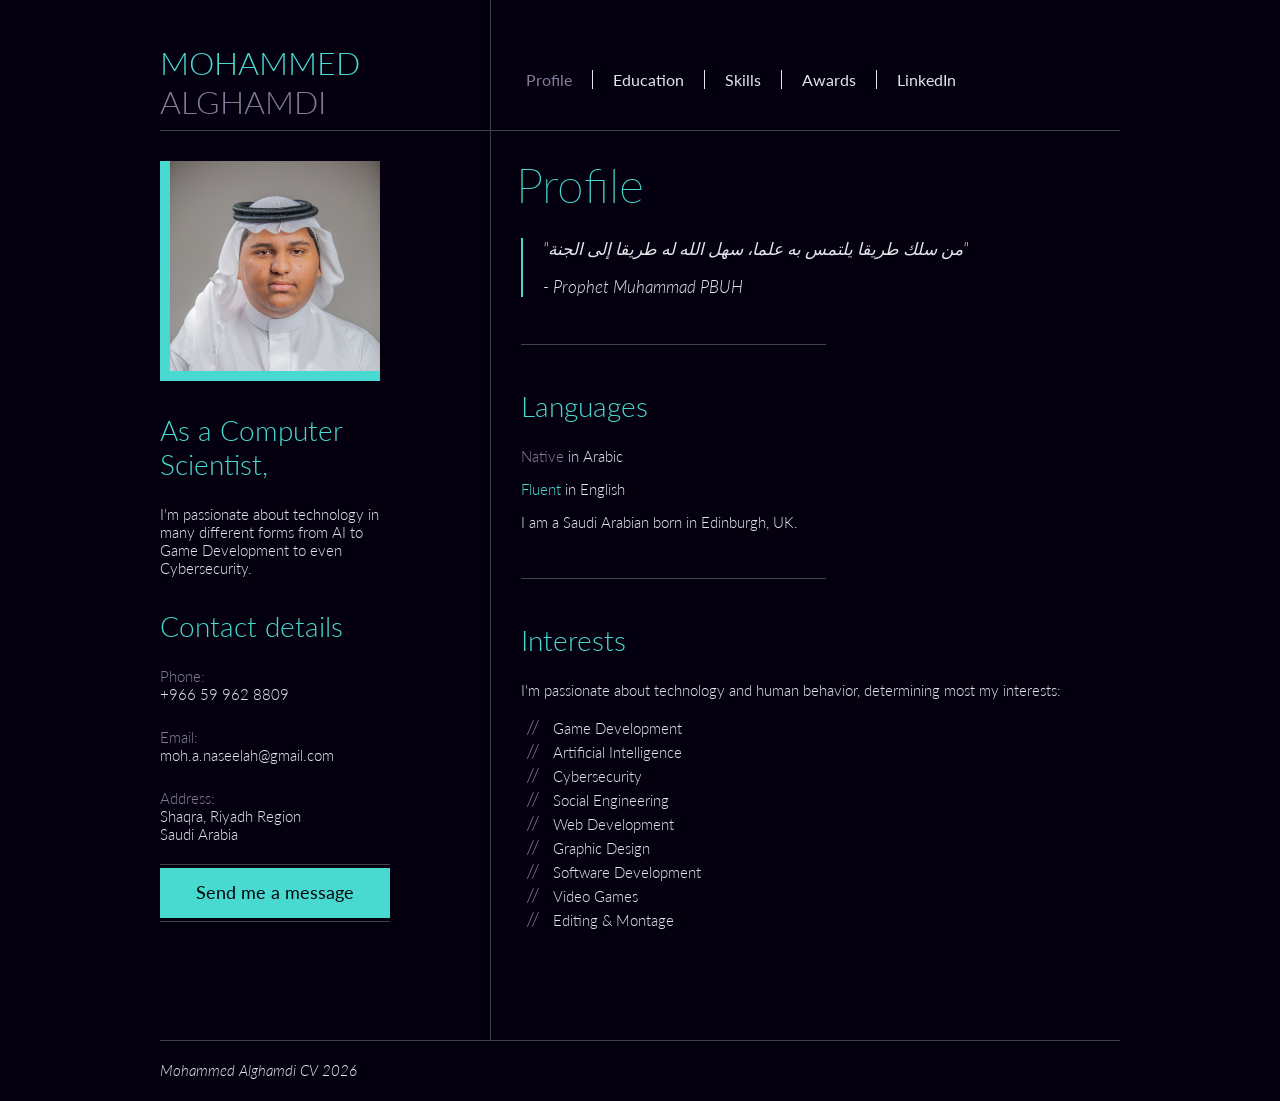
==== commit 047c8ad4: "Added Awards, Education, and Skills Added Awards, Education, and Skills in their respective files" ====
--- a/index.html
+++ b/index.html
@@ -83,12 +83,14 @@
           <p>I'm passionate about technology and human behavior, determining most my interests:</p>
           <ul>
             <li>Game Development</li>
-            <li>Artificial Intellignece</li>
+            <li>Artificial Intelligence</li>
             <li>Cybersecurity</li>
             <li>Social Engineering</li>
             <li>Web Development</li>
             <li>Graphic Design</li>
             <li>Software Development</li>
+            <li>Video Games</li>
+            <li>Editing & Montage</li>
           </ul>
         </div>
       </div>
--- a/style2.css
+++ b/style2.css
@@ -148,7 +148,7 @@
   text-indent: -0.7em;
 }
 li:before {
-  content: "• ";
+  content: "// ";
   color: #837c9a;
   font-size: 20px;
   padding-right: 8px;
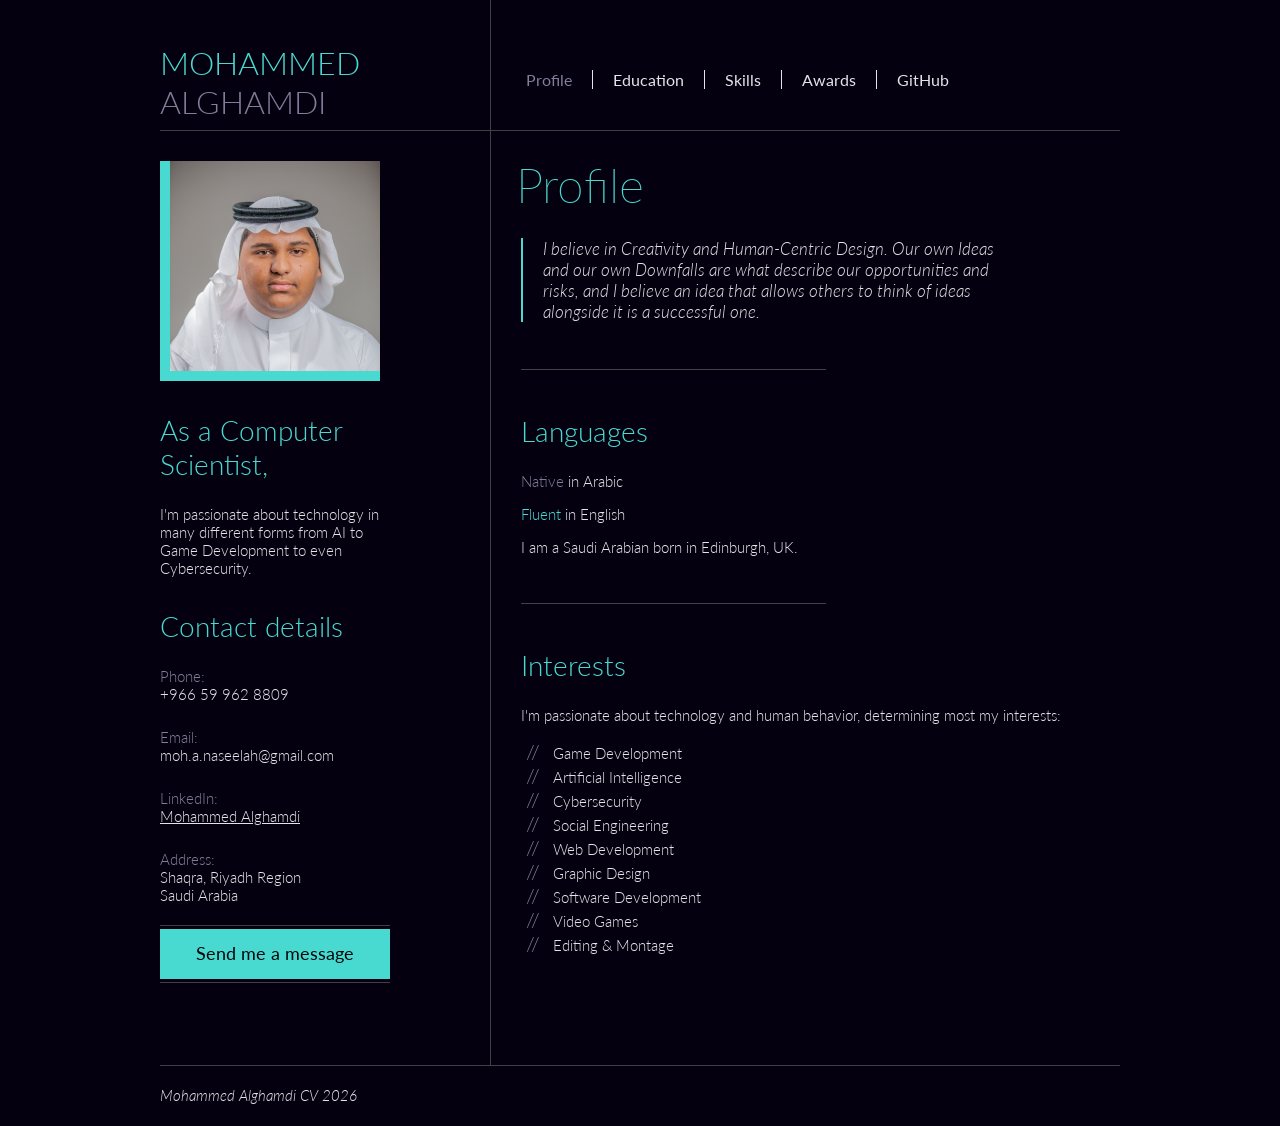
==== commit fa7c06f2: "Update index.html" ====
--- a/index.html
+++ b/index.html
@@ -25,7 +25,7 @@
             <li><a href="education.html">Education</a></li>
             <li><a href="skill.html">Skills</a></li>
             <li><a href="awards.html">Awards</a></li>
-            <li><a href="https://www.linkedin.com/in/mohammed-alghamdi-34a16b299/">LinkedIn</a></li>
+            <li><a href="https://github.com/mohght">GitHub</a></li>
           </ul>
         </div>
       </div>
@@ -44,6 +44,8 @@
           <p>+966 59 962 8809</p>
           <p class="purple">Email:</p>
           <p>moh.a.naseelah@gmail.com</p>
+          <p class="purple">LinkedIn:</p>
+          <p><a href="https://www.linkedin.com/in/mohammed-alghamdi-34a16b299/">Mohammed Alghamdi</a></p>
           <p class="purple">Address:</p>
           <p>Shaqra, Riyadh Region</p>
           <p>Saudi Arabia</p>
@@ -59,8 +61,7 @@
         <div class="block">
           <h1>Profile</h1>
           <blockquote class="profile_quote">
-            <p>"من سلك طريقا يلتمس به علما، سهل الله له طريقا إلى الجنة"</p>
-            <p>- Prophet Muhammad PBUH</p>
+            <p>I believe in Creativity and Human-Centric Design. Our own Ideas and our own Downfalls are what describe our opportunities and risks, and I believe an idea that allows others to think of ideas alongside it is a successful one.</p>
             <span class="entypo-quote"></span>
           </blockquote>
         </div>
